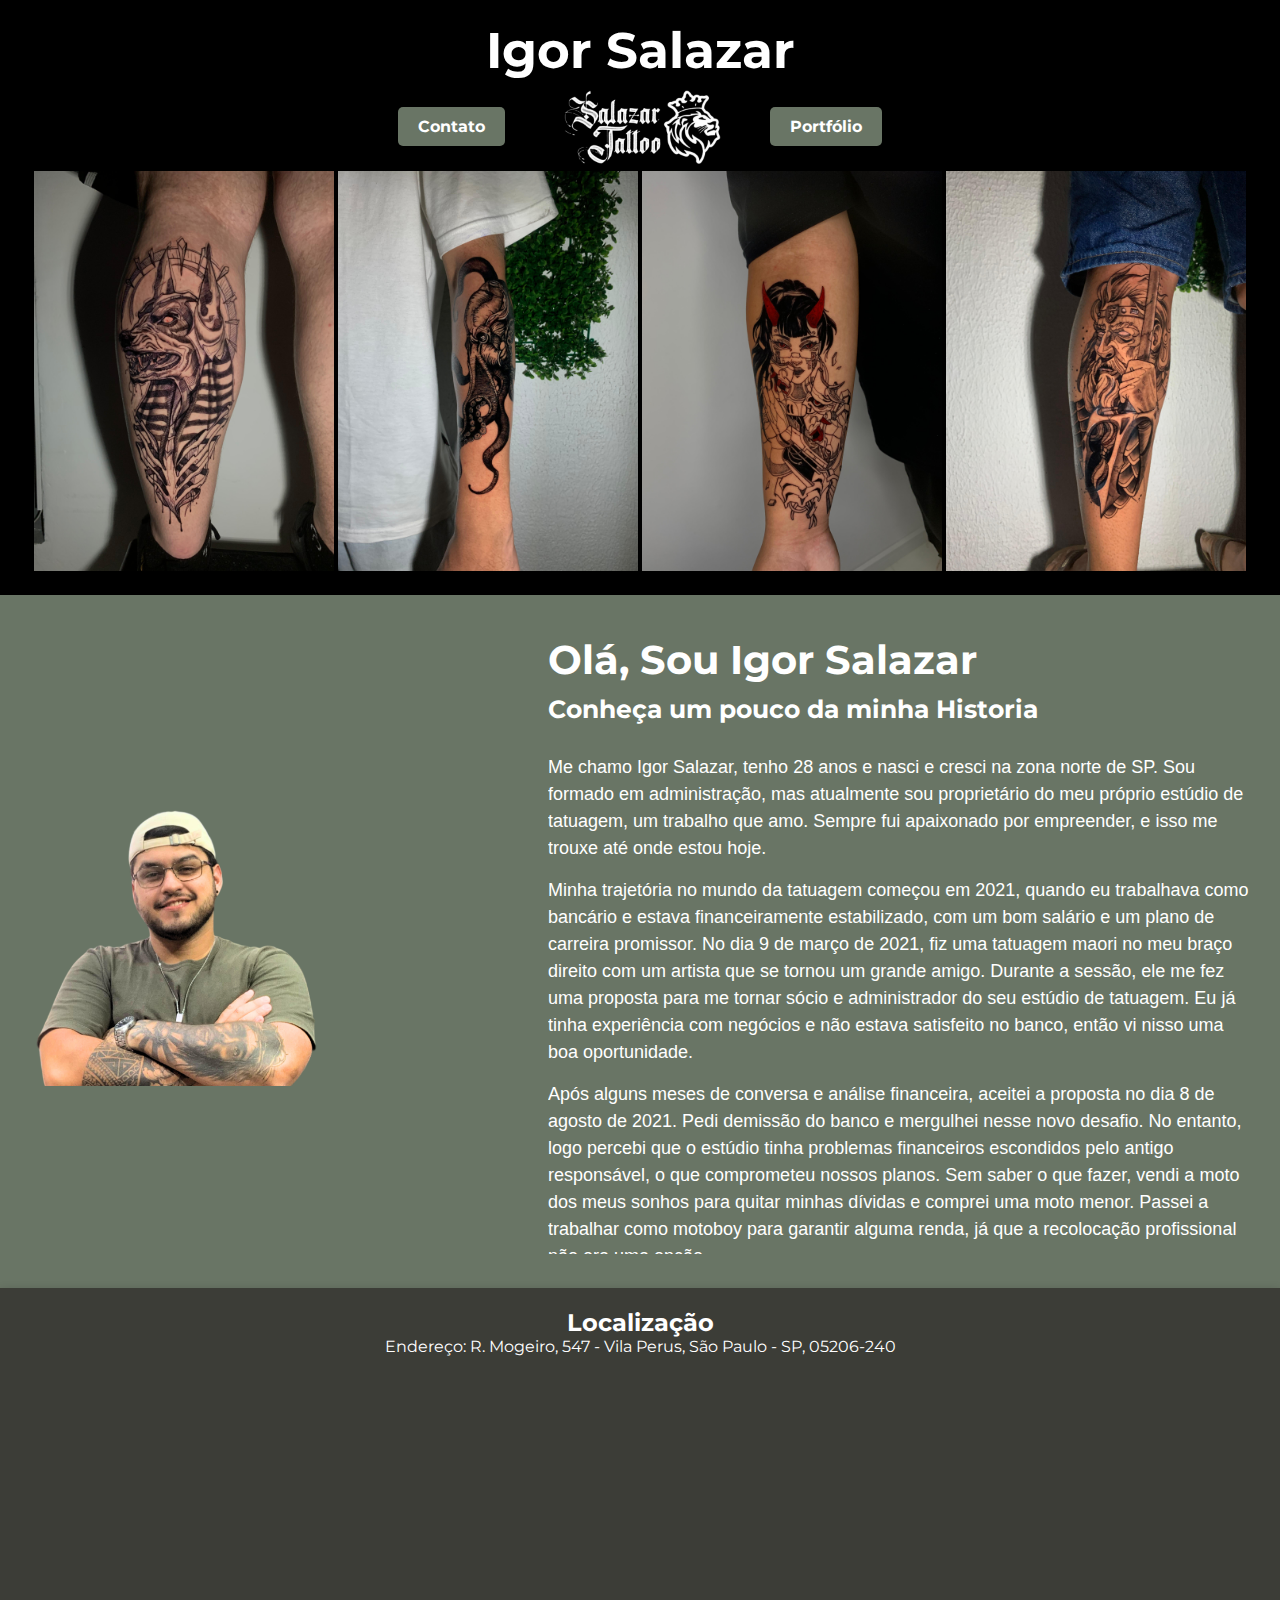
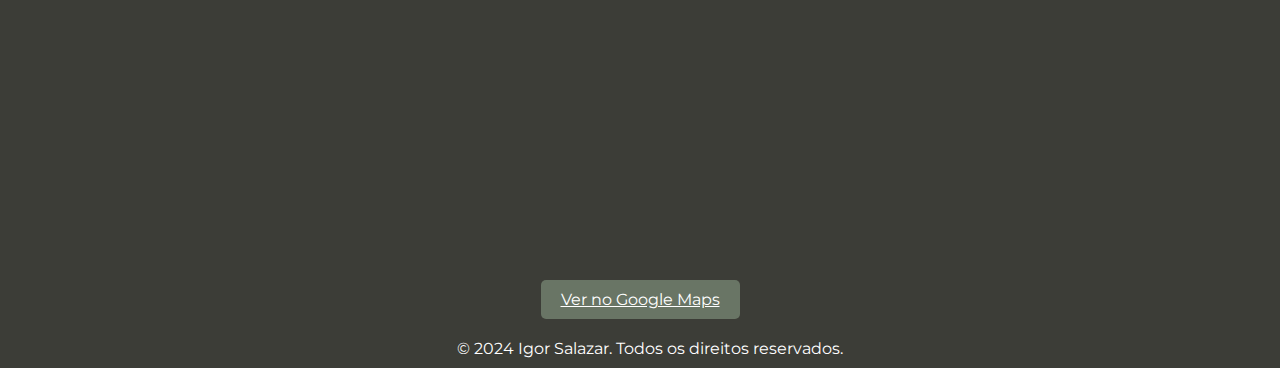
==== index.html @ 7360eb24 "Add files via upload" ====
<!DOCTYPE html>
<html lang="pt-br">
<head>
    <meta charset="UTF-8">
    <meta name="viewport" content="width=device-width, initial-scale=1.0">
    <meta name="description" content="Site de Igor Salazar, especialista em tatuagens.">
    <meta name="keywords" content="tatuagens, Igor Salazar, estúdio de tatuagem, portfólio de tatuagem, tatuador em São Paulo, tatuagens personalizadas">
    <meta name="robots" content="index, follow">
    <meta name="viewport" content="width=device-width, initial-scale=1.0">
    <meta name="author" content="Igor Salazar">
    <link rel="icon" href="img/IconeStudio.png" type="image/x-icon">

    <title>Página 1 Site Tattoo</title>
    <link rel="stylesheet" href="css/styles.css">
    <link href="https://fonts.googleapis.com/css2?family=Montserrat:wght@400;700&family=Lobster&display=swap" rel="stylesheet">

</head>
<body>
    <header>
        <h1 id="titulo">Igor Salazar</h1>
        <nav id="head">
            <a href="contato.html" class="button">Contato</a>
            <div class="logo">
                <img src="img/IconeStudio.png" alt="Logo do Estúdio de Tatuagem">
            </div>
            <a href="portifolio.html" class="button">Portfólio</a>
        </nav>
        <nav id="imagens">
            <div>
                <img src="img/TattooAnubis.jpg" alt="Tatuagem de Anubis">
                <img src="img/TattooPolvo.jpg" alt="Tatuagem de Polvo">
                <img src="img/TattooRObo.jpg" alt="Tatuagem de Robo">
                <img src="img/TattooPoseidon.jpg" alt="Tatuagem de Poseidon">
            </div>
        </nav>
    </header>
    <main>
        <section class="home">
            <div class="home-image">
                <img src="img/IgorSalazar.png" alt="Igor Salazar" class="igor-image">
            </div>
            <div class="home-content">
                <h1>Olá, Sou <span>Igor Salazar</span></h1>
                <h3 class="typing-text">Conheça um pouco da minha Historia <span></span></h3>
                <!-- Adicionando o iframe para conteúdo com rolagem interna -->
                <iframe src="textoExtra.html" class="iframe-texto" scrolling="yes" frameborder="0"></iframe>
            </div>
            
        </section>

        <section id="contato">
            <h2>Localização</h2>
            <p>Endereço: R. Mogeiro, 547 - Vila Perus, São Paulo - SP, 05206-240</p>
            <div class="map-container">
                <iframe 
                    src="https://www.google.com/maps/embed?pb=!1m18!1m12!1m3!1d3656.708113477617!2d-46.59018928424487!3d-23.494064584675063!2m3!1f0!2f0!3f0!3m2!1i1024!2i768!4f13.1!3m3!1m2!1s0x94cefbef4da65f91%3A0x70c94c8a0a291d9a!2sR.%20Mogeiro%2C%20547%20-%20Vila%20Perus%2C%20S%C3%A3o%20Paulo%20-%20SP%2C%2005206-240!5e0!3m2!1spt-BR!2sbr!4v1698968902975!5m2!1spt-BR!2sbr" 
                    width="700" 
                    height="550" 
                    style="border:0;" 
                    allowfullscreen="" 
                    loading="lazy"></iframe>
            </div>
            <a href="https://www.google.com/maps/search/?api=1&query=R.+Mogeiro,+547+-+Vila+Perus,+S%C3%A3o+Paulo+-+SP,+05206-240" class="button" target="_blank">Ver no Google Maps</a>
        </section>
    </main>

    <footer>
        <p>&copy; 2024 Igor Salazar. Todos os direitos reservados.</p>
    </footer>
    
    <script src="js/script.js"></script>
</body>
</html>
---- css/styles.css ----
* { 
    margin: 0;
    padding: 0;
}

body {
    font-family: 'Montserrat', sans-serif;
}

header {
    display: flex;
    align-items: center;
    justify-content: center;
    padding: 0px 0px;
    flex-direction: column;
    background-color: black;
}

#titulo {
    text-align: center;
    font-size: 50px;
    color: #fff;
    margin: 20px 0;
}

.logo {
    display: flex; 
    align-items: center; 
    justify-content: center; 
    margin: 0 15px; 
}

.logo img {
    width: 90%; 
    max-width: 900px;
    height: auto;
    max-height: 400px;
    object-fit: contain;
}

#head {
    display: flex;
    align-items: center;
    justify-content: center;
    padding: 0;
    margin: 0;
    width: 100%;
    height: 50px;
}

nav {
    display: flex; 
    align-items: center;
}

nav a {
    margin: 5px;
    text-decoration: none;
    font-weight: bold;
}

.button {
    color: #fff;
    padding: 10px 20px;
    border: none;
    border-radius: 5px;
    cursor: pointer;
    transition: background-color 0.3s ease, box-shadow 0.3s ease; 
    background-color: #697565; 
}

.button:hover {
    background-color: #5a6b59; 
    box-shadow: 0 2px 8px rgba(0, 0, 0, 0.3); 
}

#imagens {
    display: flex;              
    justify-content: center;    
    flex-wrap: wrap;           
    margin: 20px 0;           
}

#imagens img {
    width: 300px;              
    height: 400px;             
    object-fit: cover;         
    transition: transform 0.3s ease; 
}

#imagens img:hover {
    transform: scale(1.5);
}

.home {
    display: flex;
    align-items:center; /* Alinha o conteúdo no topo da linha */
    padding: 30px;
    background-color: #697565;
    box-shadow: 0 4px 10px rgba(0, 0, 0, 0.3);
}

.home-image {
    flex: 3;
    overflow: hidden;
    max-width: 40%; /* Limita a largura da imagem para não ocupar muito espaço */
}

.igor-image {
    width: 60%;
    height: auto;
    border-radius: 10px;
    transition: transform 0.3s ease;
}

.home-content {
    flex: 2; /* Dá mais espaço ao conteúdo do que à imagem */
    padding-left: 30px;
    text-align: justify; /* Justifica o texto */
    max-width: 60%; /* Limita a largura do conteúdo para que não fique muito largo */
    margin-right: auto; /* Garante que o conteúdo se alinhe à esquerda */
}

.iframe-texto {
    width: 100%; /* Faz o iframe ocupar toda a largura disponível */
    height: 500px; /* Define uma altura fixa para o iframe */
    border: none; /* Remove a borda do iframe */
    overflow: auto; /* Adiciona rolagem ao conteúdo interno */
    margin-top: 20px;
}

.home h1,
.home h3 {
    color: #fff;
    margin: 10px 0;
}

.home h1 {
    font-size: 40px;
}

.home h3 {
    font-size: 25px;
}

.hidden {
    display: none; 
}

.home-image:hover .igor-image {
    transform: scale(1.05); 
}

@keyframes thumbs-up {
    0% {
        transform: scale(1) rotate(0); 
    }
    100% {
        transform: scale(1.1) rotate(10deg); 
    }
}

#contato {
    text-align: center;
    padding: 20px;
    color: #fff;
    background-color: #3C3D37; 

    box-shadow: 0 4px 10px rgba(0, 0, 0, 0.3); 
}

.map-container {
    margin: 20px 0;
}

.map-container iframe {
    border: 0;
    border-radius: 10px; 
    width: 40%;
    max-width: 1500px; 
    height: 490px; 
}

footer {
    text-align: center;
    padding: 10px;
    background-color: #3C3D37; 
    color: #fff; 
    position: relative; 
    bottom: 0;
    width: 100%;
}
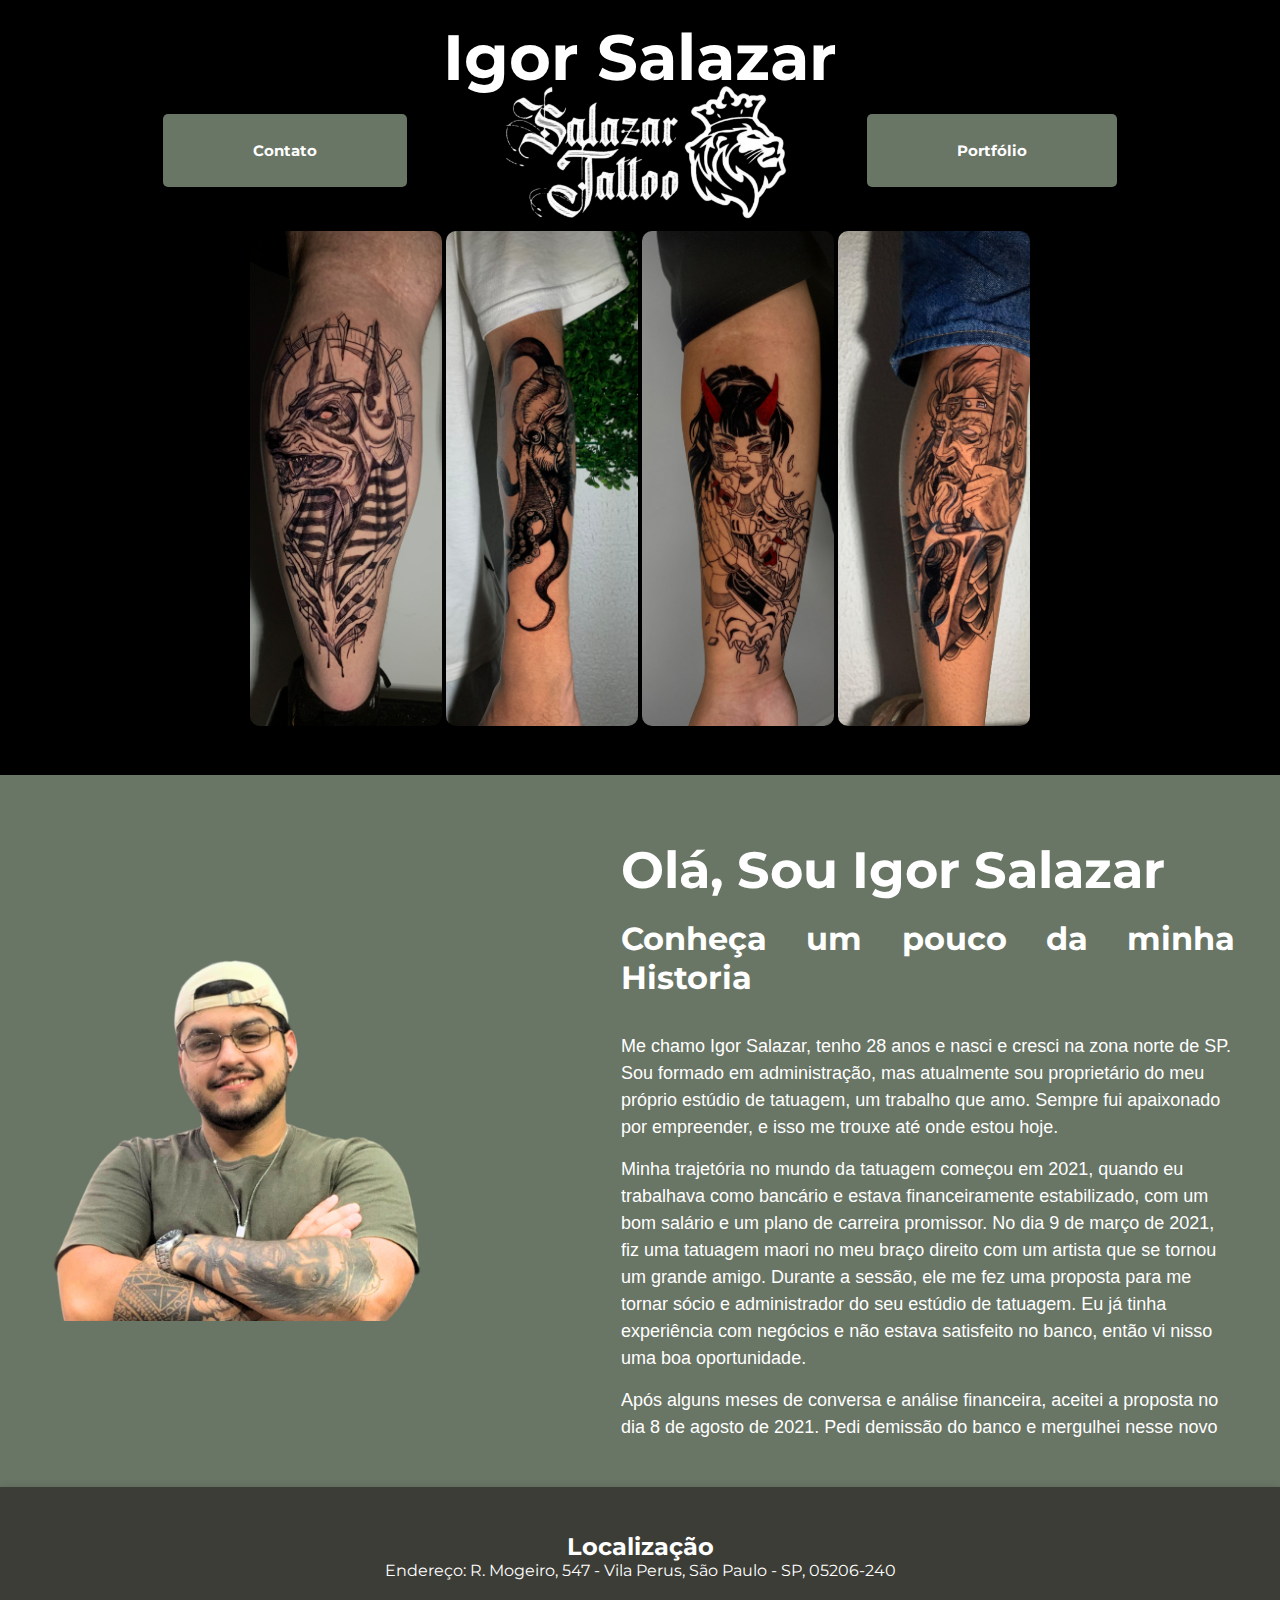
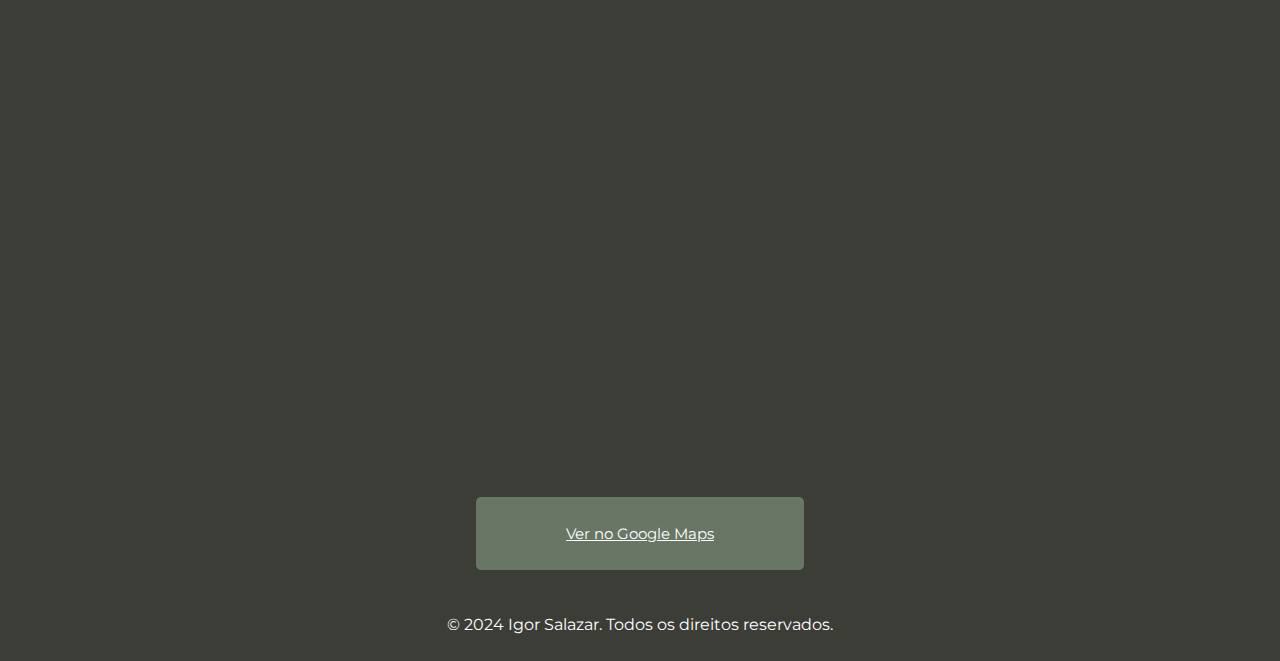
==== commit e5afd199: "Add files via upload" ====
--- a/index.html
+++ b/index.html
@@ -42,7 +42,6 @@
             <div class="home-content">
                 <h1>Olá, Sou <span>Igor Salazar</span></h1>
                 <h3 class="typing-text">Conheça um pouco da minha Historia <span></span></h3>
-                <!-- Adicionando o iframe para conteúdo com rolagem interna -->
                 <iframe src="textoExtra.html" class="iframe-texto" scrolling="yes" frameborder="0"></iframe>
             </div>
             
--- a/css/styles.css
+++ b/css/styles.css
@@ -1,6 +1,7 @@
 * { 
     margin: 0;
     padding: 0;
+    box-sizing: border-box;
 }
 
 body {
@@ -11,31 +12,32 @@
     display: flex;
     align-items: center;
     justify-content: center;
-    padding: 0px 0px;
+    padding: 0;
     flex-direction: column;
     background-color: black;
 }
 
 #titulo {
     text-align: center;
-    font-size: 50px;
+    font-size: 5vw; /* Usando vw para ajustar conforme a largura da tela */
     color: #fff;
-    margin: 20px 0;
+    margin: 2vh 0;
 }
 
 .logo {
     display: flex; 
     align-items: center; 
     justify-content: center; 
-    margin: 0 15px; 
+    margin: 0 3vw;
 }
 
 .logo img {
-    width: 90%; 
-    max-width: 900px;
+    width: 100%; 
+    max-width: 100%;
     height: auto;
-    max-height: 400px;
+    max-height: 650px;  /* Ajuste da altura da logo em relação à altura da tela */
     object-fit: contain;
+    padding: 0px; /* Ajuste de padding em porcentagem da altura */
 }
 
 #head {
@@ -45,7 +47,7 @@
     padding: 0;
     margin: 0;
     width: 100%;
-    height: 50px;
+    height: 8vh; /* Definindo altura relativa */
 }
 
 nav {
@@ -54,19 +56,20 @@
 }
 
 nav a {
-    margin: 5px;
+    margin: 1vh;
     text-decoration: none;
     font-weight: bold;
 }
 
 .button {
     color: #fff;
-    padding: 10px 20px;
+    padding: 3vh 7vw; /* Usando vh e vw para o tamanho do botão */
     border: none;
     border-radius: 5px;
     cursor: pointer;
     transition: background-color 0.3s ease, box-shadow 0.3s ease; 
     background-color: #697565; 
+    font-size: 15px; /* Usando vw para ajustar o tamanho da fonte */
 }
 
 .button:hover {
@@ -75,27 +78,30 @@
 }
 
 #imagens {
-    display: flex;              
-    justify-content: center;    
-    flex-wrap: wrap;           
-    margin: 20px 0;           
+    display: flex;
+    justify-content: center;
+    flex-wrap: wrap;
+    margin: 05vh 0;
+    gap: 1vw; /* Espaçamento entre as imagens */
+    align-items: center; /* Alinhamento vertical das imagens */
 }
 
 #imagens img {
-    width: 300px;              
-    height: 400px;             
-    object-fit: cover;         
-    transition: transform 0.3s ease; 
+    width: 15vw;  /* Usando vw para ajustar a largura das imagens */
+    height: 55vh; /* Usando vh para aumentar a altura das imagens */
+    object-fit: cover; /* Faz as imagens preencherem a área */
+    transition: transform 0.3s ease;
+    border-radius: 10px; /* Suavizar bordas das imagens */
 }
 
 #imagens img:hover {
-    transform: scale(1.5);
+    transform: scale(1.05); /* Efeito de zoom */
 }
 
 .home {
     display: flex;
-    align-items:center; /* Alinha o conteúdo no topo da linha */
-    padding: 30px;
+    align-items: center;
+    padding: 5vh;
     background-color: #697565;
     box-shadow: 0 4px 10px rgba(0, 0, 0, 0.3);
 }
@@ -103,91 +109,90 @@
 .home-image {
     flex: 3;
     overflow: hidden;
-    max-width: 40%; /* Limita a largura da imagem para não ocupar muito espaço */
+    max-width: 40vw;
 }
 
 .igor-image {
-    width: 60%;
     height: auto;
-    border-radius: 10px;
+    border-radius: 0px;
     transition: transform 0.3s ease;
+    width: 30vw;  
+    height: 30vw;
 }
 
 .home-content {
-    flex: 2; /* Dá mais espaço ao conteúdo do que à imagem */
-    padding-left: 30px;
-    text-align: justify; /* Justifica o texto */
-    max-width: 60%; /* Limita a largura do conteúdo para que não fique muito largo */
-    margin-right: auto; /* Garante que o conteúdo se alinhe à esquerda */
+    flex: 2;
+    padding-left: 5vw;
+    text-align: justify;
+    max-width: 60%;
+    margin-right: auto;
 }
 
 .iframe-texto {
-    width: 100%; /* Faz o iframe ocupar toda a largura disponível */
-    height: 500px; /* Define uma altura fixa para o iframe */
-    border: none; /* Remove a borda do iframe */
-    overflow: auto; /* Adiciona rolagem ao conteúdo interno */
-    margin-top: 20px;
+    width: 100%;
+    height: 45vh;
+    border: none;
+    overflow: auto;
+    margin-top: 2vh;
 }
 
 .home h1,
 .home h3 {
     color: #fff;
-    margin: 10px 0;
+    margin: 2vh 0;
 }
 
 .home h1 {
-    font-size: 40px;
+    font-size: 4vw;
 }
 
 .home h3 {
-    font-size: 25px;
+    font-size: 2.5vw;
 }
 
 .hidden {
-    display: none; 
+    display: none;
 }
 
 .home-image:hover .igor-image {
-    transform: scale(1.05); 
+    transform: scale(1.05);
 }
 
 @keyframes thumbs-up {
     0% {
-        transform: scale(1) rotate(0); 
+        transform: scale(1) rotate(0);
     }
     100% {
-        transform: scale(1.1) rotate(10deg); 
+        transform: scale(1.1) rotate(10deg);
     }
 }
 
 #contato {
     text-align: center;
-    padding: 20px;
+    padding: 5vh 0;
     color: #fff;
-    background-color: #3C3D37; 
-
-    box-shadow: 0 4px 10px rgba(0, 0, 0, 0.3); 
+    background-color: #3C3D37;
+    box-shadow: 0 4px 10px rgba(0, 0, 0, 0.3);
 }
 
 .map-container {
-    margin: 20px 0;
+    margin: 5vh 0;
 }
 
 .map-container iframe {
     border: 0;
-    border-radius: 10px; 
-    width: 40%;
-    max-width: 1500px; 
-    height: 490px; 
+    border-radius: 10px;
+    width: 80%;
+    height: 50vh;
 }
 
 footer {
     text-align: center;
-    padding: 10px;
-    background-color: #3C3D37; 
-    color: #fff; 
-    position: relative; 
+    padding: 3vh 0;
+    background-color: #3C3D37;
+    color: #fff;
+    position: relative;
     bottom: 0;
     width: 100%;
-}
-    +    height: 50%;
+}